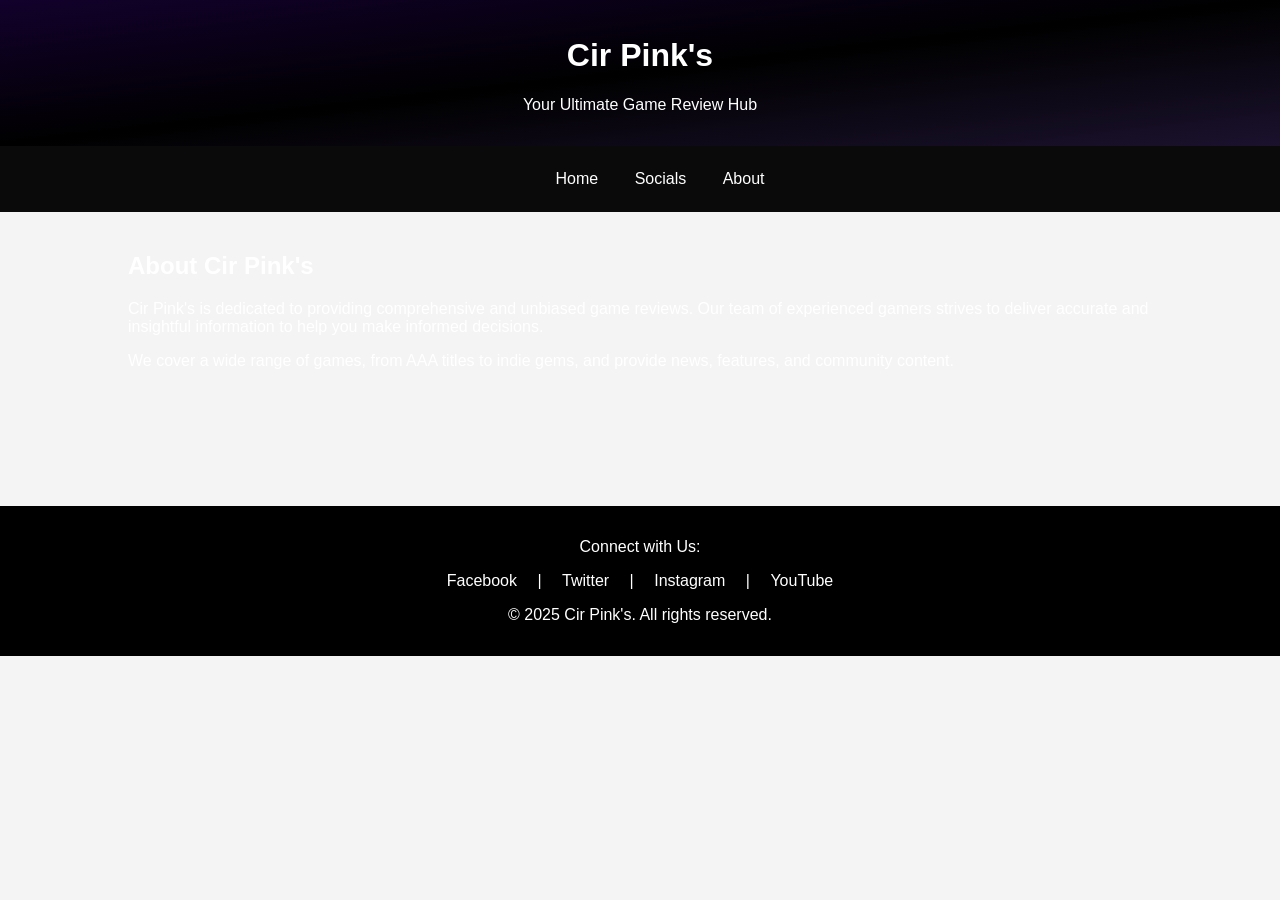
==== About.html @ b413067d "Add files via upload" ====
<!DOCTYPE html>
<html lang="en">
<head>
    <meta charset="UTF-8">
    <meta name="viewport" content="width=device-width, initial-scale=1.0">
    <title>Cir Pink's - About</title>
    <link rel="stylesheet" type="text/css" href="stylesabout.css"/>
    <script>
        function navigatePage(page) {
            let pageURLs = {
                "Home": "Game Review.html",
                "Socials": "#socials-section",
                "About": "about.html"
            };

            if (pageURLs[page]) {
                window.location.href = pageURLs[page];
            } else {
                alert("Page not available.");
            }
        }
    </script>
</head>
<body>

    <header>
        <h1>Cir Pink's</h1>
        <p>Your Ultimate Game Review Hub</p>
    </header>

    <nav>
        <ul>
            <a href="#" onclick="navigatePage('Home')">Home</a>
            <a href="#socials-section" onclick="navigatePage('Socials')">Socials</a>
            <a href="#" onclick="navigatePage('About')">About</a>
        </ul>
    </nav>

    <div class="container">
        <h2>About Cir Pink's</h2>
        <p>Cir Pink's is dedicated to providing comprehensive and unbiased game reviews. Our team of experienced gamers strives to deliver accurate and insightful information to help you make informed decisions.</p>
        <p>We cover a wide range of games, from AAA titles to indie gems, and provide news, features, and community content.</p>
    </div>

    <footer id="socials-section">
        <p>Connect with Us:</p>
        <a href="#">Facebook</a> | <a href="#">Twitter</a> | <a href="#">Instagram</a> | <a href="#">YouTube</a>
        <p>&copy; 2025 Cir Pink's. All rights reserved.</p>
    </footer>
---- stylesabout.css ----
body {
    font-family: sans-serif;
    margin: 0;
    padding: 0;
    background-color: #f4f4f4;
    background-image: -moz-linear-gradient(#000,#0a001a,#060020);
    color: #ffffff;
    display: flex; 
    flex-direction: column;
    min-height: 100vh; 
}

header {
    background-color: #000;
    background-image: linear-gradient(to bottom right, rgb(18, 1, 44), rgb(0, 0, 0), rgb(27, 18, 46));
    color: #fff;
    text-align: center;
    padding: 1rem 0;

}

nav {
    background-color: #0a0a0a;
    color: #fff;
    padding: 0.5em 0;
    text-align: center;

}

nav a {
    color: #fff;
    text-decoration: none;
    padding: 0 1em;
}

nav a:hover {
    background-color: #555;
}

.container {
    width: 80%;
    margin: 20px auto;
    
}

footer {
    background-color: #000000;
    color: #fff;
    text-align: center;
    padding: 1em 0;
    position: relative;
    bottom: -100px;
    width: 100%;
}

footer a {
    color: #fff;
    text-decoration: none;
    padding: 0 1em;
}

footer a:hover {
    text-decoration: underline;
}
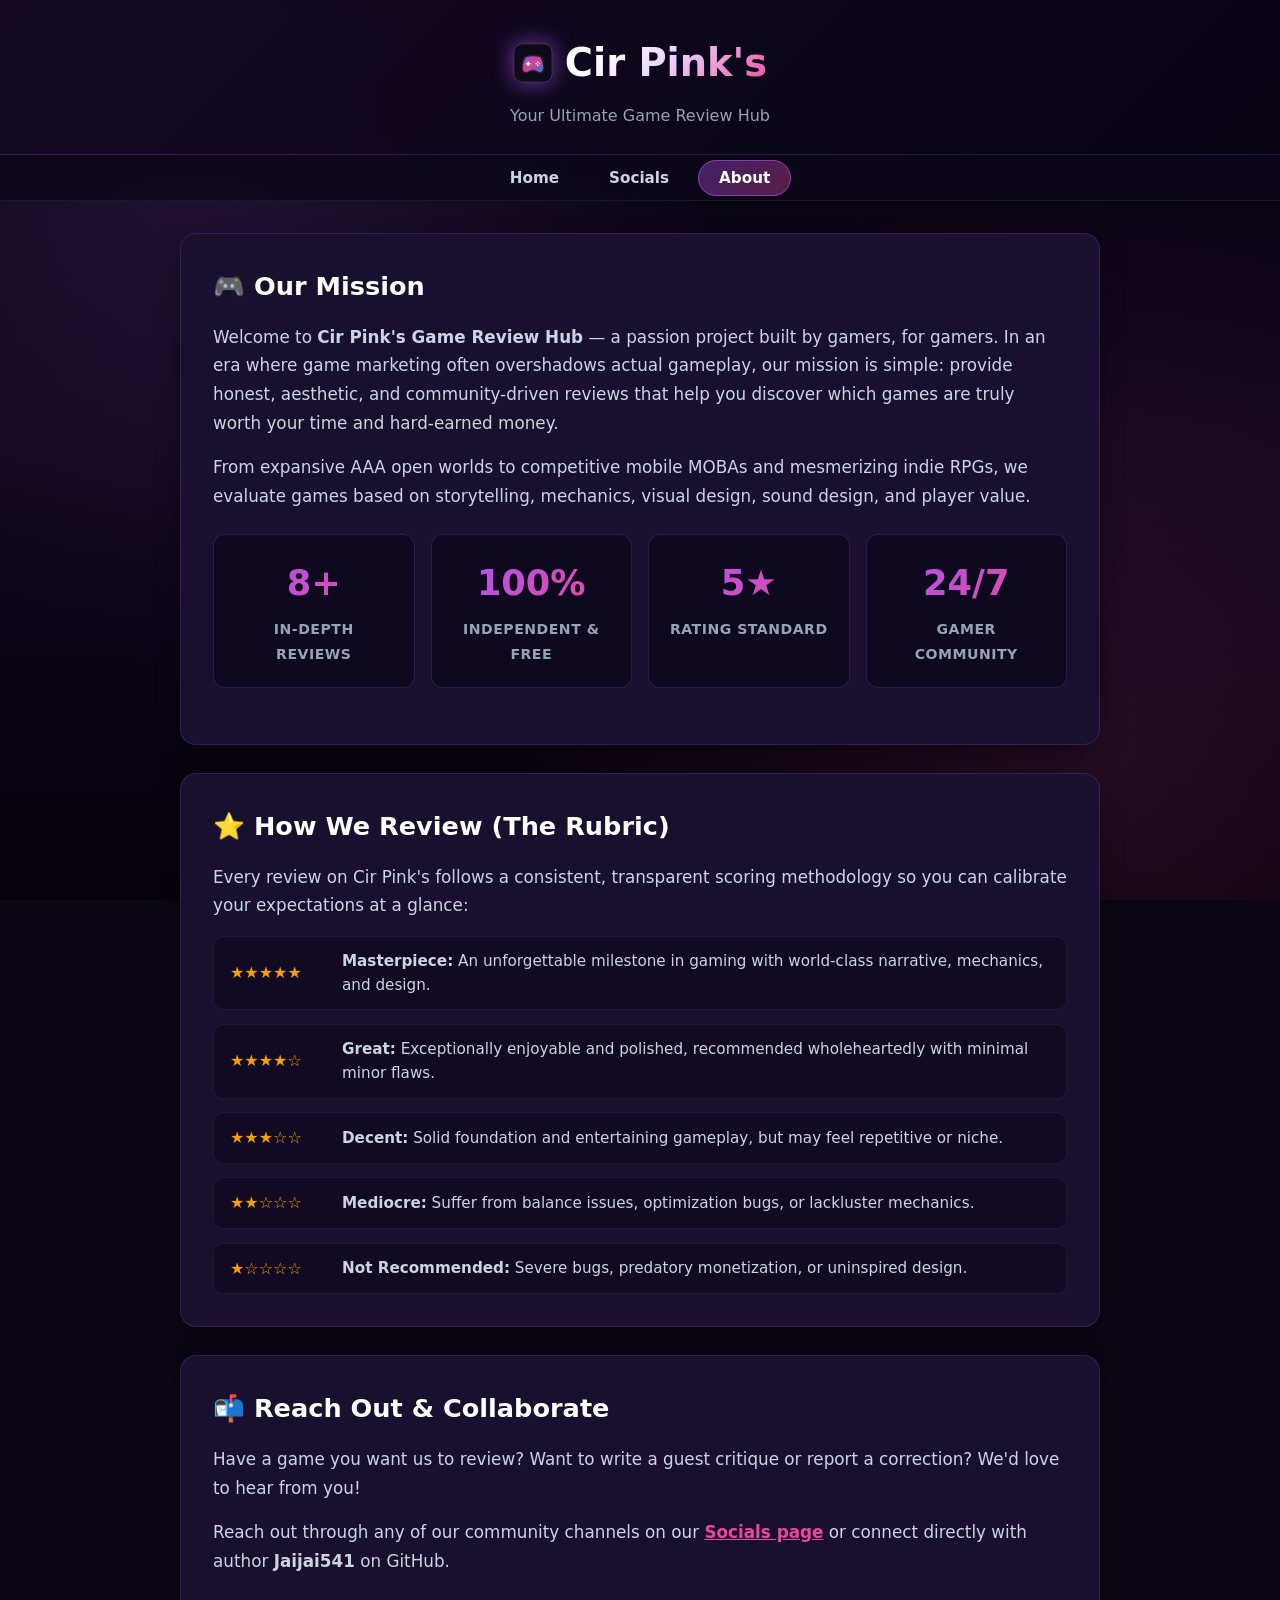
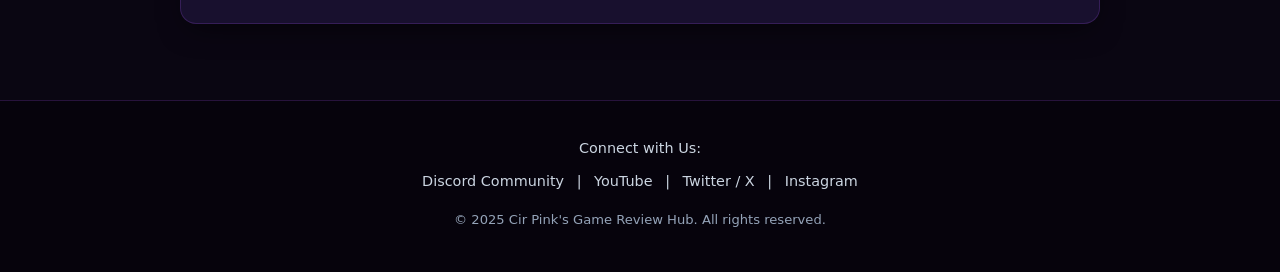
==== commit 2e7b3f09: "feat: modernize UI, add live search & category filters, interactive reviews, responsive layout, and " ====
--- a/About.html
+++ b/About.html
@@ -1,49 +1,120 @@
-<!DOCTYPE html>
-<html lang="en">
-<head>
-    <meta charset="UTF-8">
-    <meta name="viewport" content="width=device-width, initial-scale=1.0">
-    <title>Cir Pink's - About</title>
-    <link rel="stylesheet" type="text/css" href="stylesabout.css"/>
-    <script>
-        function navigatePage(page) {
-            let pageURLs = {
-                "Home": "Game Review.html",
-                "Socials": "#socials-section",
-                "About": "about.html"
-            };
-
-            if (pageURLs[page]) {
-                window.location.href = pageURLs[page];
-            } else {
-                alert("Page not available.");
-            }
-        }
-    </script>
-</head>
-<body>
-
-    <header>
-        <h1>Cir Pink's</h1>
-        <p>Your Ultimate Game Review Hub</p>
-    </header>
-
-    <nav>
-        <ul>
-            <a href="#" onclick="navigatePage('Home')">Home</a>
-            <a href="#socials-section" onclick="navigatePage('Socials')">Socials</a>
-            <a href="#" onclick="navigatePage('About')">About</a>
-        </ul>
-    </nav>
-
-    <div class="container">
-        <h2>About Cir Pink's</h2>
-        <p>Cir Pink's is dedicated to providing comprehensive and unbiased game reviews. Our team of experienced gamers strives to deliver accurate and insightful information to help you make informed decisions.</p>
-        <p>We cover a wide range of games, from AAA titles to indie gems, and provide news, features, and community content.</p>
-    </div>
-
-    <footer id="socials-section">
-        <p>Connect with Us:</p>
-        <a href="#">Facebook</a> | <a href="#">Twitter</a> | <a href="#">Instagram</a> | <a href="#">YouTube</a>
-        <p>&copy; 2025 Cir Pink's. All rights reserved.</p>
-    </footer>+<!DOCTYPE html>
+<html lang="en">
+<head>
+    <meta charset="UTF-8">
+    <meta name="viewport" content="width=device-width, initial-scale=1.0">
+    <meta name="description" content="About Cir Pink's Game Review Hub - Learn about our review methodology, mission, and passionate team of gamers.">
+    <title>Cir Pink's - About the Hub</title>
+    <link rel="icon" type="image/svg+xml" href="favicon.svg">
+    <link rel="stylesheet" type="text/css" href="stylesabout.css">
+    <script>
+        function navigatePage(page) {
+            let pageURLs = {
+                "Home": "index.html",
+                "Socials": "Socials.html",
+                "About": "About.html"
+            };
+
+            if (pageURLs[page]) {
+                window.location.href = pageURLs[page];
+            } else {
+                alert("Page not available.");
+            }
+        }
+    </script>
+</head>
+<body>
+
+    <header>
+        <div class="brand-wrapper">
+            <img src="assets/images/logo.svg" alt="Game Review Hub Logo" class="brand-icon">
+            <h1>Cir Pink's</h1>
+        </div>
+        <p>Your Ultimate Game Review Hub</p>
+    </header>
+
+    <nav aria-label="Main navigation">
+        <ul>
+            <li><a href="index.html" onclick="navigatePage('Home'); return false;">Home</a></li>
+            <li><a href="Socials.html" onclick="navigatePage('Socials'); return false;">Socials</a></li>
+            <li><a href="About.html" class="active" onclick="navigatePage('About'); return false;">About</a></li>
+        </ul>
+    </nav>
+
+    <main class="container">
+        
+        <article class="about-card">
+            <h2>🎮 Our Mission</h2>
+            <p>Welcome to <strong>Cir Pink's Game Review Hub</strong> — a passion project built by gamers, for gamers. In an era where game marketing often overshadows actual gameplay, our mission is simple: provide honest, aesthetic, and community-driven reviews that help you discover which games are truly worth your time and hard-earned money.</p>
+            <p>From expansive AAA open worlds to competitive mobile MOBAs and mesmerizing indie RPGs, we evaluate games based on storytelling, mechanics, visual design, sound design, and player value.</p>
+
+            <div class="stats-grid">
+                <div class="stat-item">
+                    <span class="stat-number">8+</span>
+                    <span class="stat-label">In-Depth Reviews</span>
+                </div>
+                <div class="stat-item">
+                    <span class="stat-number">100%</span>
+                    <span class="stat-label">Independent & Free</span>
+                </div>
+                <div class="stat-item">
+                    <span class="stat-number">5★</span>
+                    <span class="stat-label">Rating Standard</span>
+                </div>
+                <div class="stat-item">
+                    <span class="stat-number">24/7</span>
+                    <span class="stat-label">Gamer Community</span>
+                </div>
+            </div>
+        </article>
+
+        <article class="about-card">
+            <h2>⭐ How We Review (The Rubric)</h2>
+            <p>Every review on Cir Pink's follows a consistent, transparent scoring methodology so you can calibrate your expectations at a glance:</p>
+            
+            <div class="rubric-list">
+                <div class="rubric-item">
+                    <span class="rubric-stars">★★★★★</span>
+                    <span class="rubric-desc"><strong>Masterpiece:</strong> An unforgettable milestone in gaming with world-class narrative, mechanics, and design.</span>
+                </div>
+                <div class="rubric-item">
+                    <span class="rubric-stars">★★★★☆</span>
+                    <span class="rubric-desc"><strong>Great:</strong> Exceptionally enjoyable and polished, recommended wholeheartedly with minimal minor flaws.</span>
+                </div>
+                <div class="rubric-item">
+                    <span class="rubric-stars">★★★☆☆</span>
+                    <span class="rubric-desc"><strong>Decent:</strong> Solid foundation and entertaining gameplay, but may feel repetitive or niche.</span>
+                </div>
+                <div class="rubric-item">
+                    <span class="rubric-stars">★★☆☆☆</span>
+                    <span class="rubric-desc"><strong>Mediocre:</strong> Suffer from balance issues, optimization bugs, or lackluster mechanics.</span>
+                </div>
+                <div class="rubric-item">
+                    <span class="rubric-stars">★☆☆☆☆</span>
+                    <span class="rubric-desc"><strong>Not Recommended:</strong> Severe bugs, predatory monetization, or uninspired design.</span>
+                </div>
+            </div>
+        </article>
+
+        <article class="about-card">
+            <h2>📬 Reach Out & Collaborate</h2>
+            <p>Have a game you want us to review? Want to write a guest critique or report a correction? We'd love to hear from you!</p>
+            <p>Reach out through any of our community channels on our <a href="Socials.html" style="color: var(--accent-pink); font-weight: 600;">Socials page</a> or connect directly with author <strong>Jaijai541</strong> on GitHub.</p>
+        </article>
+
+    </main>
+
+    <footer id="socials-section">
+        <p>Connect with Us:</p>
+        <div style="margin-bottom: 1rem;">
+            <a href="Socials.html">Discord Community</a> | 
+            <a href="Socials.html">YouTube</a> | 
+            <a href="Socials.html">Twitter / X</a> | 
+            <a href="Socials.html">Instagram</a>
+        </div>
+        <p style="color: var(--text-muted); font-size: 0.82rem;">&copy; 2025 Cir Pink's Game Review Hub. All rights reserved.</p>
+    </footer>
+
+    <script src="assets/js/main.js"></script>
+</body>
+</html>
--- a/stylesabout.css
+++ b/stylesabout.css
@@ -1,64 +1,313 @@
-body {
-    font-family: sans-serif;
-    margin: 0;
-    padding: 0;
-    background-color: #f4f4f4;
-    background-image: -moz-linear-gradient(#000,#0a001a,#060020);
-    color: #ffffff;
-    display: flex; 
-    flex-direction: column;
-    min-height: 100vh; 
-}
-
-header {
-    background-color: #000;
-    background-image: linear-gradient(to bottom right, rgb(18, 1, 44), rgb(0, 0, 0), rgb(27, 18, 46));
-    color: #fff;
-    text-align: center;
-    padding: 1rem 0;
-
-}
-
-nav {
-    background-color: #0a0a0a;
-    color: #fff;
-    padding: 0.5em 0;
-    text-align: center;
-
-}
-
-nav a {
-    color: #fff;
-    text-decoration: none;
-    padding: 0 1em;
-}
-
-nav a:hover {
-    background-color: #555;
-}
-
-.container {
-    width: 80%;
-    margin: 20px auto;
-    
-}
-
-footer {
-    background-color: #000000;
-    color: #fff;
-    text-align: center;
-    padding: 1em 0;
-    position: relative;
-    bottom: -100px;
-    width: 100%;
-}
-
-footer a {
-    color: #fff;
-    text-decoration: none;
-    padding: 0 1em;
-}
-
-footer a:hover {
-    text-decoration: underline;
-}
+/* ==========================================================================
+   Pingkian's / Cir Pink's Game Review Hub - About & Socials Stylesheet (stylesabout.css)
+   ========================================================================== */
+
+:root {
+    --bg-primary: #0a0612;
+    --bg-secondary: #120b22;
+    --bg-card: #18102e;
+    --bg-card-hover: #221640;
+    --text-primary: #f8fafc;
+    --text-secondary: #cbd5e1;
+    --text-muted: #94a3b8;
+    --accent-purple: #a855f7;
+    --accent-pink: #ec4899;
+    --accent-cyan: #06b6d4;
+    --accent-gold: #f59e0b;
+    --border-color: rgba(168, 85, 247, 0.2);
+    --border-hover: rgba(236, 72, 153, 0.5);
+    --card-shadow: 0 10px 30px -10px rgba(0, 0, 0, 0.7);
+    --font-main: system-ui, -apple-system, BlinkMacSystemFont, 'Segoe UI', Roboto, 'Helvetica Neue', Arial, sans-serif;
+}
+
+* {
+    box-sizing: border-box;
+    margin: 0;
+    padding: 0;
+}
+
+body {
+    font-family: var(--font-main);
+    background-color: var(--bg-primary);
+    background-image: 
+        radial-gradient(circle at 15% 15%, rgba(168, 85, 247, 0.15) 0%, transparent 40%),
+        radial-gradient(circle at 85% 85%, rgba(236, 72, 153, 0.12) 0%, transparent 45%),
+        linear-gradient(180deg, #07030d 0%, #0d071a 50%, #05020a 100%);
+    background-attachment: fixed;
+    color: var(--text-primary);
+    display: flex; 
+    flex-direction: column;
+    min-height: 100vh; 
+    line-height: 1.6;
+}
+
+header {
+    background: linear-gradient(135deg, rgba(20, 10, 38, 0.95), rgba(8, 4, 18, 0.98));
+    border-bottom: 1px solid var(--border-color);
+    padding: 2rem 1rem 1.6rem;
+    text-align: center;
+    box-shadow: 0 4px 20px rgba(0, 0, 0, 0.6);
+}
+
+.brand-wrapper {
+    display: inline-flex;
+    align-items: center;
+    gap: 12px;
+    justify-content: center;
+    margin-bottom: 0.35rem;
+}
+
+.brand-icon {
+    width: 40px;
+    height: 40px;
+    filter: drop-shadow(0 0 10px rgba(168, 85, 247, 0.6));
+}
+
+header h1 {
+    font-size: clamp(1.8rem, 4vw, 2.4rem);
+    font-weight: 800;
+    background: linear-gradient(135deg, #ffffff 20%, #e9d5ff 50%, #ec4899 100%);
+    -webkit-background-clip: text;
+    -webkit-text-fill-color: transparent;
+    margin: 0;
+}
+
+header p {
+    color: var(--text-muted);
+    font-size: 1rem;
+    margin-top: 0.25rem;
+}
+
+nav {
+    background: rgba(14, 8, 28, 0.85);
+    backdrop-filter: blur(12px);
+    -webkit-backdrop-filter: blur(12px);
+    border-bottom: 1px solid rgba(255, 255, 255, 0.06);
+    position: sticky;
+    top: 0;
+    z-index: 100;
+    padding: 0.6rem 1rem;
+}
+
+nav ul {
+    list-style: none;
+    display: flex;
+    justify-content: center;
+    align-items: center;
+    flex-wrap: wrap;
+    gap: 0.5rem;
+}
+
+nav a,
+nav ul a {
+    color: var(--text-secondary);
+    text-decoration: none;
+    padding: 0.5rem 1.25rem;
+    font-size: 0.95rem;
+    font-weight: 600;
+    border-radius: 9999px;
+    transition: all 0.2s ease;
+    border: 1px solid transparent;
+}
+
+nav a:hover,
+nav ul a:hover {
+    color: #ffffff;
+    background: rgba(168, 85, 247, 0.15);
+    border-color: rgba(168, 85, 247, 0.35);
+    text-shadow: 0 0 8px rgba(168, 85, 247, 0.5);
+}
+
+nav a.active,
+nav ul a.active {
+    color: #ffffff;
+    background: linear-gradient(135deg, rgba(168, 85, 247, 0.35), rgba(236, 72, 153, 0.35));
+    border-color: rgba(168, 85, 247, 0.6);
+}
+
+.container {
+    max-width: 960px;
+    width: 100%;
+    margin: 2rem auto 3rem;
+    padding: 0 1.25rem;
+    flex: 1;
+}
+
+.about-card {
+    background: var(--bg-card);
+    border: 1px solid var(--border-color);
+    border-radius: 16px;
+    padding: 2rem;
+    margin-bottom: 1.75rem;
+    box-shadow: var(--card-shadow);
+}
+
+.about-card h2 {
+    font-size: 1.6rem;
+    font-weight: 800;
+    color: #ffffff;
+    margin-bottom: 1rem;
+    display: flex;
+    align-items: center;
+    gap: 10px;
+}
+
+.about-card p {
+    color: var(--text-secondary);
+    font-size: 1.05rem;
+    line-height: 1.7;
+    margin-bottom: 1rem;
+}
+
+.stats-grid {
+    display: grid;
+    grid-template-columns: repeat(auto-fit, minmax(180px, 1fr));
+    gap: 1rem;
+    margin: 1.5rem 0;
+}
+
+.stat-item {
+    background: rgba(14, 8, 28, 0.8);
+    border: 1px solid var(--border-color);
+    border-radius: 12px;
+    padding: 1.25rem;
+    text-align: center;
+}
+
+.stat-number {
+    font-size: 2.2rem;
+    font-weight: 800;
+    background: linear-gradient(135deg, var(--accent-purple), var(--accent-pink));
+    -webkit-background-clip: text;
+    -webkit-text-fill-color: transparent;
+    display: block;
+    margin-bottom: 0.25rem;
+}
+
+.stat-label {
+    color: var(--text-muted);
+    font-size: 0.88rem;
+    font-weight: 600;
+    text-transform: uppercase;
+    letter-spacing: 0.5px;
+}
+
+.rubric-list {
+    display: flex;
+    flex-direction: column;
+    gap: 0.85rem;
+    margin-top: 1rem;
+}
+
+.rubric-item {
+    display: flex;
+    align-items: center;
+    gap: 12px;
+    background: rgba(14, 8, 28, 0.6);
+    border: 1px solid rgba(255, 255, 255, 0.05);
+    padding: 0.75rem 1rem;
+    border-radius: 10px;
+}
+
+.rubric-stars {
+    color: var(--accent-gold);
+    font-weight: 700;
+    min-width: 100px;
+}
+
+.rubric-desc {
+    color: var(--text-secondary);
+    font-size: 0.95rem;
+}
+
+/* Socials Grid */
+.social-cards-grid {
+    display: grid;
+    grid-template-columns: repeat(auto-fit, minmax(240px, 1fr));
+    gap: 1.25rem;
+    margin-top: 1.5rem;
+}
+
+.social-card {
+    background: var(--bg-card);
+    border: 1px solid var(--border-color);
+    border-radius: 14px;
+    padding: 1.5rem;
+    text-align: center;
+    text-decoration: none;
+    color: var(--text-primary);
+    transition: all 0.3s ease;
+    display: flex;
+    flex-direction: column;
+    align-items: center;
+}
+
+.social-card:hover {
+    transform: translateY(-5px);
+    border-color: var(--border-hover);
+    box-shadow: 0 15px 30px rgba(0, 0, 0, 0.6), 0 0 15px rgba(168, 85, 247, 0.3);
+    background: var(--bg-card-hover);
+}
+
+.social-card-icon {
+    font-size: 2.5rem;
+    margin-bottom: 0.75rem;
+}
+
+.social-card h3 {
+    font-size: 1.2rem;
+    margin-bottom: 0.35rem;
+}
+
+.social-card p {
+    color: var(--text-muted);
+    font-size: 0.88rem;
+    margin-bottom: 1rem;
+}
+
+.social-btn {
+    background: rgba(168, 85, 247, 0.15);
+    color: #e9d5ff;
+    border: 1px solid rgba(168, 85, 247, 0.3);
+    padding: 0.45rem 1.25rem;
+    border-radius: 9999px;
+    font-size: 0.85rem;
+    font-weight: 600;
+    transition: all 0.2s ease;
+}
+
+.social-card:hover .social-btn {
+    background: var(--accent-purple);
+    color: #ffffff;
+    box-shadow: 0 0 12px rgba(168, 85, 247, 0.5);
+}
+
+footer {
+    background: #06030c;
+    border-top: 1px solid var(--border-color);
+    color: var(--text-secondary);
+    text-align: center;
+    padding: 2.25rem 1rem 2rem;
+    margin-top: auto;
+    font-size: 0.9rem;
+    width: 100%;
+}
+
+#socials-section p {
+    margin-bottom: 0.6rem;
+}
+
+#socials-section a,
+footer a {
+    color: var(--text-secondary);
+    text-decoration: none;
+    padding: 0 0.5rem;
+    font-weight: 500;
+    transition: all 0.2s ease;
+}
+
+#socials-section a:hover,
+footer a:hover {
+    color: var(--accent-pink);
+    text-shadow: 0 0 8px rgba(236, 72, 153, 0.5);
+}
